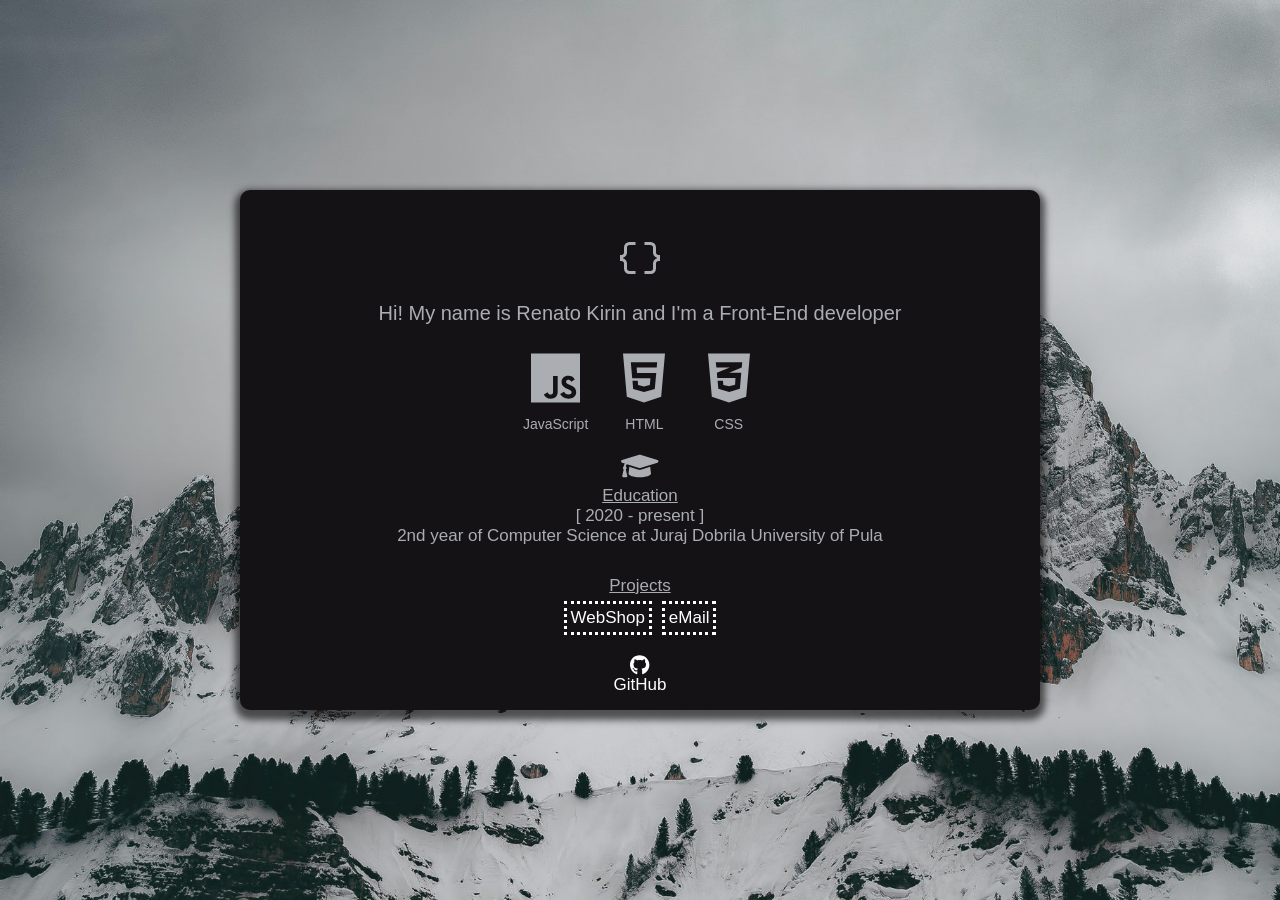
==== index.html @ ab631fd6 "Added new files" ====
<!DOCTYPE html>
<html lang="en">
<head>
    <meta charset="UTF-8">
    <meta name="viewport" content="width=device-width, initial-scale=1.0">
    <link rel="stylesheet" href="style.css">
    <title>Intro Page</title>
</head>
<body>


    <div class="content">

        <div class="top">

            <div class="code-icon">
                <svg xmlns="http://www.w3.org/2000/svg" height="48" width="48"><path fill="currentColor" d="M28.5 40v-3h6q1.05 0 1.775-.725Q37 35.55 37 34.5v-5q0-1.85 1.125-3.3 1.125-1.45 2.875-2v-.4q-1.75-.5-2.875-1.975T37 18.5v-5q0-1.05-.725-1.775Q35.55 11 34.5 11h-6V8h6q2.3 0 3.9 1.6t1.6 3.9v5q0 1.05.725 1.775Q41.45 21 42.5 21H44v6h-1.5q-1.05 0-1.775.725Q40 28.45 40 29.5v5q0 2.3-1.6 3.9T34.5 40Zm-15 0q-2.3 0-3.9-1.6T8 34.5v-5q0-1.05-.725-1.775Q6.55 27 5.5 27H4v-6h1.5q1.05 0 1.775-.725Q8 19.55 8 18.5v-5q0-2.3 1.6-3.9T13.5 8h6v3h-6q-1.05 0-1.775.725Q11 12.45 11 13.5v5q0 1.85-1.125 3.325T7 23.8v.4q1.75.55 2.875 2T11 29.5v5q0 1.05.725 1.775Q12.45 37 13.5 37h6v3Z"/></svg>
            </div>
            
            <div class="text-div">
                Hi! My name is Renato Kirin and I'm a Front-End developer
            </div>
            

            <div class="tech-stack-icons">

                <div class="one-icon">
                    <svg aria-hidden="true" focusable="false" role="img" xmlns="http://www.w3.org/2000/svg" viewBox="0 0 448 512"><path fill="currentColor" d="M0 32v448h448V32H0zm243.8 349.4c0 43.6-25.6 63.5-62.9 63.5-33.7 0-53.2-17.4-63.2-38.5l34.3-20.7c6.6 11.7 12.6 21.6 27.1 21.6 13.8 0 22.6-5.4 22.6-26.5V237.7h42.1v143.7zm99.6 63.5c-39.1 0-64.4-18.6-76.7-43l34.3-19.8c9 14.7 20.8 25.6 41.5 25.6 17.4 0 28.6-8.7 28.6-20.8 0-14.4-11.4-19.5-30.7-28l-10.5-4.5c-30.4-12.9-50.5-29.2-50.5-63.5 0-31.6 24.1-55.6 61.6-55.6 26.8 0 46 9.3 59.8 33.7L368 290c-7.2-12.9-15-18-27.1-18-12.3 0-20.1 7.8-20.1 18 0 12.6 7.8 17.7 25.9 25.6l10.5 4.5c35.8 15.3 55.9 31 55.9 66.2 0 37.8-29.8 58.6-69.7 58.6z"></path></svg>
                    JavaScript
                </div>

                <div class="one-icon">
                    <svg aria-hidden="true" focusable="false" role="img" xmlns="http://www.w3.org/2000/svg" viewBox="0 0 384 512"><path fill="currentColor" d="M0 32l34.9 395.8L191.5 480l157.6-52.2L384 32H0zm308.2 127.9H124.4l4.1 49.4h175.6l-13.6 148.4-97.9 27v.3h-1.1l-98.7-27.3-6-75.8h47.7L138 320l53.5 14.5 53.7-14.5 6-62.2H84.3L71.5 112.2h241.1l-4.4 47.7z"></path></svg>
                    HTML
                </div>

                <div class="one-icon">
                    <svg aria-hidden="true" focusable="false" role="img" xmlns="http://www.w3.org/2000/svg" viewBox="0 0 384 512"><path fill="currentColor" d="M0 32l34.9 395.8L192 480l157.1-52.2L384 32H0zm313.1 80l-4.8 47.3L193 208.6l-.3.1h111.5l-12.8 146.6-98.2 28.7-98.8-29.2-6.4-73.9h48.9l3.2 38.3 52.6 13.3 54.7-15.4 3.7-61.6-166.3-.5v-.1l-.2.1-3.6-46.3L193.1 162l6.5-2.7H76.7L70.9 112h242.2z"></path></svg>
                    CSS
                </div>
                
            </div>



        </div>

        <div class="bottom">

            <div class="education">
                
                <svg aria-hidden="true" focusable="false" role="img" xmlns="http://www.w3.org/2000/svg" viewBox="0 0 640 512"><path fill="currentColor" d="M622.34 153.2L343.4 67.5c-15.2-4.67-31.6-4.67-46.79 0L17.66 153.2c-23.54 7.23-23.54 38.36 0 45.59l48.63 14.94c-10.67 13.19-17.23 29.28-17.88 46.9C38.78 266.15 32 276.11 32 288c0 10.78 5.68 19.85 13.86 25.65L20.33 428.53C18.11 438.52 25.71 448 35.94 448h56.11c10.24 0 17.84-9.48 15.62-19.47L82.14 313.65C90.32 307.85 96 298.78 96 288c0-11.57-6.47-21.25-15.66-26.87.76-15.02 8.44-28.3 20.69-36.72L296.6 284.5c9.06 2.78 26.44 6.25 46.79 0l278.95-85.7c23.55-7.24 23.55-38.36 0-45.6zM352.79 315.09c-28.53 8.76-52.84 3.92-65.59 0l-145.02-44.55L128 384c0 35.35 85.96 64 192 64s192-28.65 192-64l-14.18-113.47-145.03 44.56z"></path></svg>
                
                <div class="education-text">
                    Education
                </div>

                <div class="year">[ 2020 - present ]</div>
                2nd year of Computer Science at Juraj Dobrila University of Pula
            </div>
            
            <div class="projects">

                <div class="project-text">Projects</div>

                <div class="list">
                    <a class="project" href="webshop/index.html">WebShop</a>
                    <a class="project" href="mail/index.html">eMail</a>
                </div>
                
            </div>

            <a class="bottom-right" href="https://github.com/renatokirin">
                <svg aria-hidden="true" focusable="false" data-prefix="fab" data-icon="github" class="svg-inline--fa fa-github fa-w-16 " role="img" xmlns="http://www.w3.org/2000/svg" viewBox="0 0 496 512"><path fill="currentColor" d="M165.9 397.4c0 2-2.3 3.6-5.2 3.6-3.3.3-5.6-1.3-5.6-3.6 0-2 2.3-3.6 5.2-3.6 3-.3 5.6 1.3 5.6 3.6zm-31.1-4.5c-.7 2 1.3 4.3 4.3 4.9 2.6 1 5.6 0 6.2-2s-1.3-4.3-4.3-5.2c-2.6-.7-5.5.3-6.2 2.3zm44.2-1.7c-2.9.7-4.9 2.6-4.6 4.9.3 2 2.9 3.3 5.9 2.6 2.9-.7 4.9-2.6 4.6-4.6-.3-1.9-3-3.2-5.9-2.9zM244.8 8C106.1 8 0 113.3 0 252c0 110.9 69.8 205.8 169.5 239.2 12.8 2.3 17.3-5.6 17.3-12.1 0-6.2-.3-40.4-.3-61.4 0 0-70 15-84.7-29.8 0 0-11.4-29.1-27.8-36.6 0 0-22.9-15.7 1.6-15.4 0 0 24.9 2 38.6 25.8 21.9 38.6 58.6 27.5 72.9 20.9 2.3-16 8.8-27.1 16-33.7-55.9-6.2-112.3-14.3-112.3-110.5 0-27.5 7.6-41.3 23.6-58.9-2.6-6.5-11.1-33.3 2.6-67.9 20.9-6.5 69 27 69 27 20-5.6 41.5-8.5 62.8-8.5s42.8 2.9 62.8 8.5c0 0 48.1-33.6 69-27 13.7 34.7 5.2 61.4 2.6 67.9 16 17.7 25.8 31.5 25.8 58.9 0 96.5-58.9 104.2-114.8 110.5 9.2 7.9 17 22.9 17 46.4 0 33.7-.3 75.4-.3 83.6 0 6.5 4.6 14.4 17.3 12.1C428.2 457.8 496 362.9 496 252 496 113.3 383.5 8 244.8 8zM97.2 352.9c-1.3 1-1 3.3.7 5.2 1.6 1.6 3.9 2.3 5.2 1 1.3-1 1-3.3-.7-5.2-1.6-1.6-3.9-2.3-5.2-1zm-10.8-8.1c-.7 1.3.3 2.9 2.3 3.9 1.6 1 3.6.7 4.3-.7.7-1.3-.3-2.9-2.3-3.9-2-.6-3.6-.3-4.3.7zm32.4 35.6c-1.6 1.3-1 4.3 1.3 6.2 2.3 2.3 5.2 2.6 6.5 1 1.3-1.3.7-4.3-1.3-6.2-2.2-2.3-5.2-2.6-6.5-1zm-11.4-14.7c-1.6 1-1.6 3.6 0 5.9 1.6 2.3 4.3 3.3 5.6 2.3 1.6-1.3 1.6-3.9 0-6.2-1.4-2.3-4-3.3-5.6-2z"></path></svg>
                GitHub
            </a>

        </div>


    </div>


</body>
</html>
---- style.css ----
* {
    box-sizing: border-box;
}

body {
    font-family: 'Montserrat', sans-serif;
    display: flex;
    flex-direction: column;
    align-items: center;
    justify-content: center;
    height: 100vh;
    overflow: hidden;
    margin: 0;
    background-image: url(bg-image-mountain.jpg);      
    background-repeat: none;
    background-size: cover;
}

.content {
    display: flex;
    flex-direction: column;
    justify-content: space-evenly;
    height: 520px;
    width: 800px;
    background-color: #141214;
    border-radius: 10px;
    color: #aaadb2;
    box-shadow: 0 5px 7px 5px rgba(0, 0, 0, 0.6);
}

.top {
    flex: 1;
    border-top-left-radius: 10px;
    border-top-right-radius: 10px;
    padding-left: 30px;
    padding-right: 30px;
    padding-top: 30px;
    display: flex;
    flex-direction: column;
    justify-content: center;
    align-items: center;
    font-size: 20px;
}

.text-div {
    margin-bottom: 15px;
}

.code-icon {
    margin-left: auto;
    margin-right: auto;
    margin-bottom: 15px;
}

.tech-stack-icons {
    margin-left: auto;
    margin-right: auto;
    display: flex;
    justify-content: space-between;
    width: 250px;
    height: 92px;
}
.tech-stack-icons svg {
    margin: 10px;
    height: 70px;
}

.one-icon {
    display: flex;
    flex-direction: column;
    justify-content: center;
    align-items: center;
    font-size: 14px;
}

.bottom {
    flex: 1;
    border-bottom-left-radius: 10px;
    border-bottom-right-radius: 10px;
    padding-bottom: 15px;    
    font-size: 17px;
    display: flex;
    flex-direction: column;
    justify-content: center;
    align-items: center;
}

.education {
    display: flex;
    flex-direction: column;
    justify-content: center;
    align-items: center;
}

.education-text {
    text-decoration: underline;
}

.education svg {
    margin: 5px;
    height: 30px;
}

.projects {
    margin-top: 30px;
    display: flex;
    flex-direction: column;
    justify-content: center;
    align-items: center;
}

.project-text {
    text-decoration: underline;
}

.list {
    margin-top: 5px;
    display: flex;
    color: white;
}

.list a {
    color: white;
    border-style: dotted;
    background-color: transparent;
    margin-left: 5px;
    margin-right: 5px;
    text-decoration: none;
    padding: 4px;
}

.list a:hover {
    color: aquamarine;
}

.bottom-right {
    color: white;
    display: flex;
    align-items: center;
    flex-direction: column;
    height: 40px;
    width: 50px;
    margin-top: 20px;
    text-decoration: none;
}

.bottom-right:hover {
    color: aquamarine;
}
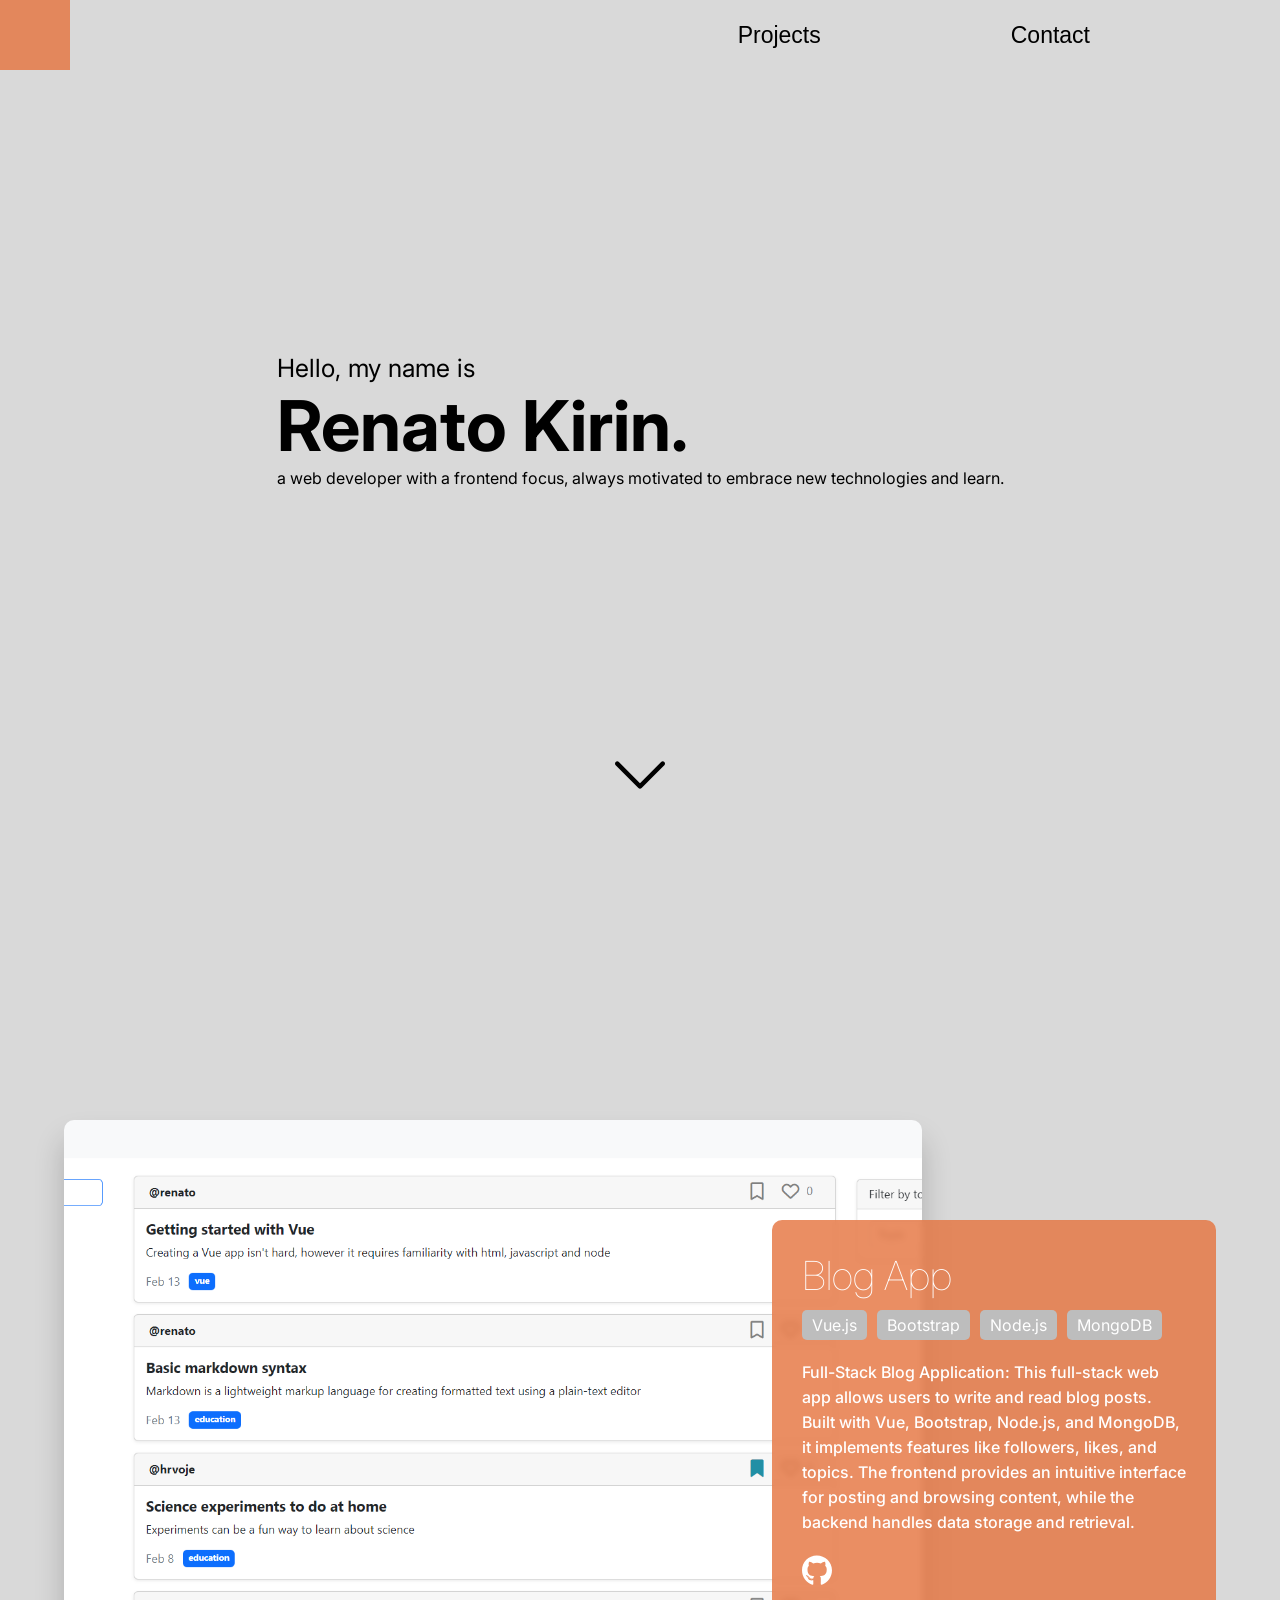
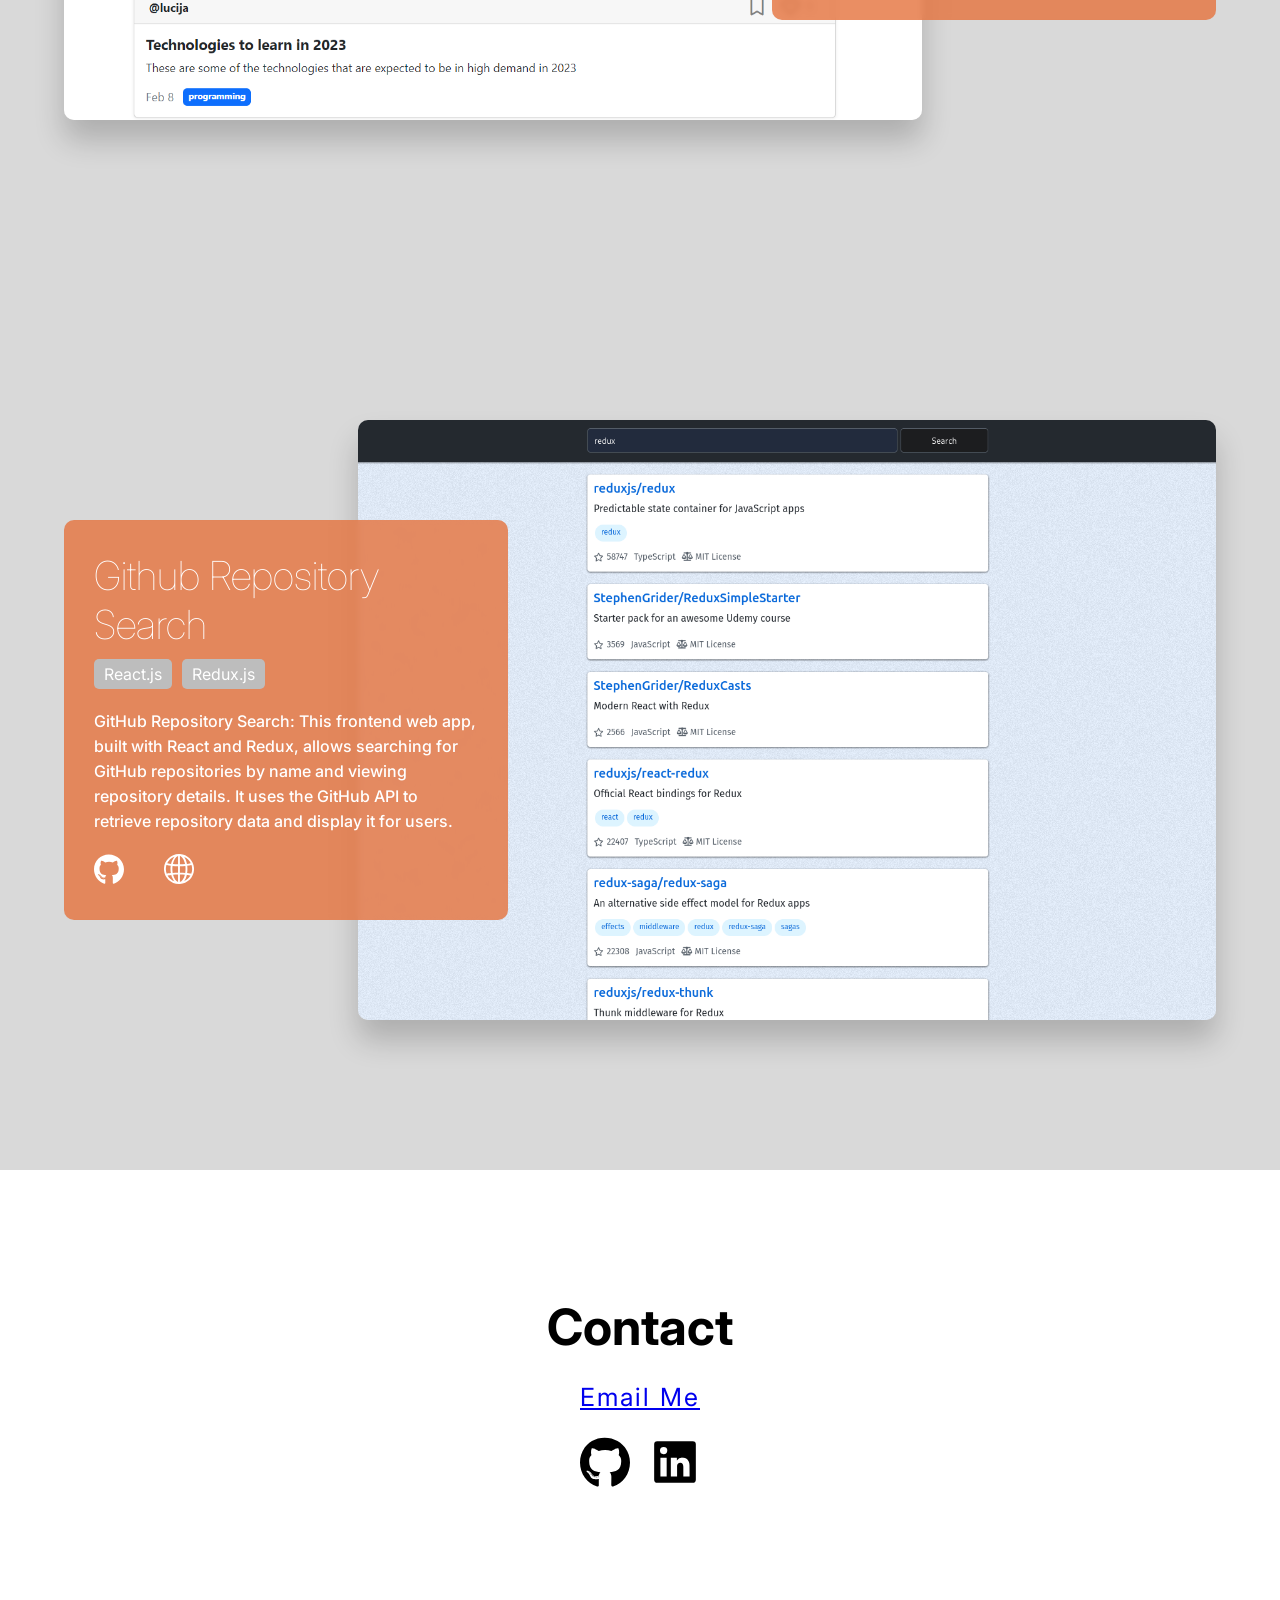
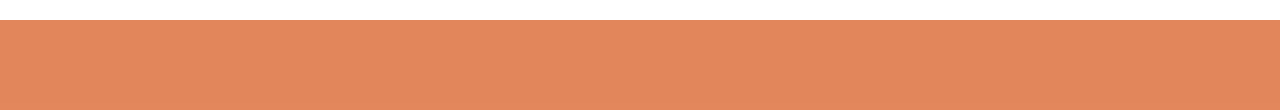
==== commit ceadf5d1: "Initial commit" ====
--- a/index.html
+++ b/index.html
@@ -1,85 +1,187 @@
-<!DOCTYPE html>
-<html lang="en">
-<head>
-    <meta charset="UTF-8">
-    <meta name="viewport" content="width=device-width, initial-scale=1.0">
-    <link rel="stylesheet" href="style.css">
-    <title>Intro Page</title>
-</head>
-<body>
-
-
-    <div class="content">
-
-        <div class="top">
-
-            <div class="code-icon">
-                <svg xmlns="http://www.w3.org/2000/svg" height="48" width="48"><path fill="currentColor" d="M28.5 40v-3h6q1.05 0 1.775-.725Q37 35.55 37 34.5v-5q0-1.85 1.125-3.3 1.125-1.45 2.875-2v-.4q-1.75-.5-2.875-1.975T37 18.5v-5q0-1.05-.725-1.775Q35.55 11 34.5 11h-6V8h6q2.3 0 3.9 1.6t1.6 3.9v5q0 1.05.725 1.775Q41.45 21 42.5 21H44v6h-1.5q-1.05 0-1.775.725Q40 28.45 40 29.5v5q0 2.3-1.6 3.9T34.5 40Zm-15 0q-2.3 0-3.9-1.6T8 34.5v-5q0-1.05-.725-1.775Q6.55 27 5.5 27H4v-6h1.5q1.05 0 1.775-.725Q8 19.55 8 18.5v-5q0-2.3 1.6-3.9T13.5 8h6v3h-6q-1.05 0-1.775.725Q11 12.45 11 13.5v5q0 1.85-1.125 3.325T7 23.8v.4q1.75.55 2.875 2T11 29.5v5q0 1.05.725 1.775Q12.45 37 13.5 37h6v3Z"/></svg>
-            </div>
-            
-            <div class="text-div">
-                Hi! My name is Renato Kirin and I'm a Front-End developer
-            </div>
-            
-
-            <div class="tech-stack-icons">
-
-                <div class="one-icon">
-                    <svg aria-hidden="true" focusable="false" role="img" xmlns="http://www.w3.org/2000/svg" viewBox="0 0 448 512"><path fill="currentColor" d="M0 32v448h448V32H0zm243.8 349.4c0 43.6-25.6 63.5-62.9 63.5-33.7 0-53.2-17.4-63.2-38.5l34.3-20.7c6.6 11.7 12.6 21.6 27.1 21.6 13.8 0 22.6-5.4 22.6-26.5V237.7h42.1v143.7zm99.6 63.5c-39.1 0-64.4-18.6-76.7-43l34.3-19.8c9 14.7 20.8 25.6 41.5 25.6 17.4 0 28.6-8.7 28.6-20.8 0-14.4-11.4-19.5-30.7-28l-10.5-4.5c-30.4-12.9-50.5-29.2-50.5-63.5 0-31.6 24.1-55.6 61.6-55.6 26.8 0 46 9.3 59.8 33.7L368 290c-7.2-12.9-15-18-27.1-18-12.3 0-20.1 7.8-20.1 18 0 12.6 7.8 17.7 25.9 25.6l10.5 4.5c35.8 15.3 55.9 31 55.9 66.2 0 37.8-29.8 58.6-69.7 58.6z"></path></svg>
-                    JavaScript
-                </div>
-
-                <div class="one-icon">
-                    <svg aria-hidden="true" focusable="false" role="img" xmlns="http://www.w3.org/2000/svg" viewBox="0 0 384 512"><path fill="currentColor" d="M0 32l34.9 395.8L191.5 480l157.6-52.2L384 32H0zm308.2 127.9H124.4l4.1 49.4h175.6l-13.6 148.4-97.9 27v.3h-1.1l-98.7-27.3-6-75.8h47.7L138 320l53.5 14.5 53.7-14.5 6-62.2H84.3L71.5 112.2h241.1l-4.4 47.7z"></path></svg>
-                    HTML
-                </div>
-
-                <div class="one-icon">
-                    <svg aria-hidden="true" focusable="false" role="img" xmlns="http://www.w3.org/2000/svg" viewBox="0 0 384 512"><path fill="currentColor" d="M0 32l34.9 395.8L192 480l157.1-52.2L384 32H0zm313.1 80l-4.8 47.3L193 208.6l-.3.1h111.5l-12.8 146.6-98.2 28.7-98.8-29.2-6.4-73.9h48.9l3.2 38.3 52.6 13.3 54.7-15.4 3.7-61.6-166.3-.5v-.1l-.2.1-3.6-46.3L193.1 162l6.5-2.7H76.7L70.9 112h242.2z"></path></svg>
-                    CSS
-                </div>
-                
-            </div>
-
-
-
-        </div>
-
-        <div class="bottom">
-
-            <div class="education">
-                
-                <svg aria-hidden="true" focusable="false" role="img" xmlns="http://www.w3.org/2000/svg" viewBox="0 0 640 512"><path fill="currentColor" d="M622.34 153.2L343.4 67.5c-15.2-4.67-31.6-4.67-46.79 0L17.66 153.2c-23.54 7.23-23.54 38.36 0 45.59l48.63 14.94c-10.67 13.19-17.23 29.28-17.88 46.9C38.78 266.15 32 276.11 32 288c0 10.78 5.68 19.85 13.86 25.65L20.33 428.53C18.11 438.52 25.71 448 35.94 448h56.11c10.24 0 17.84-9.48 15.62-19.47L82.14 313.65C90.32 307.85 96 298.78 96 288c0-11.57-6.47-21.25-15.66-26.87.76-15.02 8.44-28.3 20.69-36.72L296.6 284.5c9.06 2.78 26.44 6.25 46.79 0l278.95-85.7c23.55-7.24 23.55-38.36 0-45.6zM352.79 315.09c-28.53 8.76-52.84 3.92-65.59 0l-145.02-44.55L128 384c0 35.35 85.96 64 192 64s192-28.65 192-64l-14.18-113.47-145.03 44.56z"></path></svg>
-                
-                <div class="education-text">
-                    Education
-                </div>
-
-                <div class="year">[ 2020 - present ]</div>
-                2nd year of Computer Science at Juraj Dobrila University of Pula
-            </div>
-            
-            <div class="projects">
-
-                <div class="project-text">Projects</div>
-
-                <div class="list">
-                    <a class="project" href="webshop/index.html">WebShop</a>
-                    <a class="project" href="mail/index.html">eMail</a>
-                </div>
-                
-            </div>
-
-            <a class="bottom-right" href="https://github.com/renatokirin">
-                <svg aria-hidden="true" focusable="false" data-prefix="fab" data-icon="github" class="svg-inline--fa fa-github fa-w-16 " role="img" xmlns="http://www.w3.org/2000/svg" viewBox="0 0 496 512"><path fill="currentColor" d="M165.9 397.4c0 2-2.3 3.6-5.2 3.6-3.3.3-5.6-1.3-5.6-3.6 0-2 2.3-3.6 5.2-3.6 3-.3 5.6 1.3 5.6 3.6zm-31.1-4.5c-.7 2 1.3 4.3 4.3 4.9 2.6 1 5.6 0 6.2-2s-1.3-4.3-4.3-5.2c-2.6-.7-5.5.3-6.2 2.3zm44.2-1.7c-2.9.7-4.9 2.6-4.6 4.9.3 2 2.9 3.3 5.9 2.6 2.9-.7 4.9-2.6 4.6-4.6-.3-1.9-3-3.2-5.9-2.9zM244.8 8C106.1 8 0 113.3 0 252c0 110.9 69.8 205.8 169.5 239.2 12.8 2.3 17.3-5.6 17.3-12.1 0-6.2-.3-40.4-.3-61.4 0 0-70 15-84.7-29.8 0 0-11.4-29.1-27.8-36.6 0 0-22.9-15.7 1.6-15.4 0 0 24.9 2 38.6 25.8 21.9 38.6 58.6 27.5 72.9 20.9 2.3-16 8.8-27.1 16-33.7-55.9-6.2-112.3-14.3-112.3-110.5 0-27.5 7.6-41.3 23.6-58.9-2.6-6.5-11.1-33.3 2.6-67.9 20.9-6.5 69 27 69 27 20-5.6 41.5-8.5 62.8-8.5s42.8 2.9 62.8 8.5c0 0 48.1-33.6 69-27 13.7 34.7 5.2 61.4 2.6 67.9 16 17.7 25.8 31.5 25.8 58.9 0 96.5-58.9 104.2-114.8 110.5 9.2 7.9 17 22.9 17 46.4 0 33.7-.3 75.4-.3 83.6 0 6.5 4.6 14.4 17.3 12.1C428.2 457.8 496 362.9 496 252 496 113.3 383.5 8 244.8 8zM97.2 352.9c-1.3 1-1 3.3.7 5.2 1.6 1.6 3.9 2.3 5.2 1 1.3-1 1-3.3-.7-5.2-1.6-1.6-3.9-2.3-5.2-1zm-10.8-8.1c-.7 1.3.3 2.9 2.3 3.9 1.6 1 3.6.7 4.3-.7.7-1.3-.3-2.9-2.3-3.9-2-.6-3.6-.3-4.3.7zm32.4 35.6c-1.6 1.3-1 4.3 1.3 6.2 2.3 2.3 5.2 2.6 6.5 1 1.3-1.3.7-4.3-1.3-6.2-2.2-2.3-5.2-2.6-6.5-1zm-11.4-14.7c-1.6 1-1.6 3.6 0 5.9 1.6 2.3 4.3 3.3 5.6 2.3 1.6-1.3 1.6-3.9 0-6.2-1.4-2.3-4-3.3-5.6-2z"></path></svg>
-                GitHub
-            </a>
-
-        </div>
-
-
-    </div>
-
-
-</body>
+<!DOCTYPE html>
+<html lang="en">
+
+<head>
+    <meta charset="UTF-8">
+    <meta name="viewport" content="width=device-width, initial-scale=1.0">
+    <title>Document</title>
+    <link rel="stylesheet" href="style.css">
+    <script defer src="animations.js"></script>
+</head>
+
+<body>
+
+    <div id="navbar" class="nav">
+        <button onclick="scrollToIntro()" class="btn-home"></button>
+        <button onclick="scrollToProjects()" class="btn-projects">Projects</button>
+        <button onclick="scrollToContact()" class="btn-contact">Contact</button>
+    </div>
+
+
+    <section class="hidden" id="intro-scroll">
+
+        <div class="intro">
+            <div>Hello, my name is</div>
+            <h1>Renato Kirin.</h1>
+            <p>a web developer with a frontend focus, always motivated to embrace new technologies and learn.</p>
+
+        </div>
+        <svg class="arrow" style="margin-bottom: 300px;" fill="#000000" height="50px" width="50px" version="1.1"
+            id="Layer_1" xmlns="http://www.w3.org/2000/svg" xmlns:xlink="http://www.w3.org/1999/xlink"
+            viewBox="0 0 330 330" xml:space="preserve">
+            <g id="SVGRepo_bgCarrier" stroke-width="0"></g>
+            <g id="SVGRepo_tracerCarrier" stroke-linecap="round" stroke-linejoin="round"></g>
+            <g id="SVGRepo_iconCarrier">
+                <path id="XMLID_225_"
+                    d="M325.607,79.393c-5.857-5.857-15.355-5.858-21.213,0.001l-139.39,139.393L25.607,79.393 c-5.857-5.857-15.355-5.858-21.213,0.001c-5.858,5.858-5.858,15.355,0,21.213l150.004,150c2.813,2.813,6.628,4.393,10.606,4.393 s7.794-1.581,10.606-4.394l149.996-150C331.465,94.749,331.465,85.251,325.607,79.393z">
+                </path>
+            </g>
+        </svg>
+
+
+
+    </section>
+
+
+    <section id="projects-scroll">
+        <div class="project-container">
+            <div class="left pr-2"></div>
+
+            <div class="card pos-right">
+                <div class="content">
+                    <h1>Blog App</h1>
+                    <div class="skills">
+                        <div class="skill">
+                            Vue.js
+                        </div>
+                        <div class="skill">
+                            Bootstrap
+                        </div>
+                        <div class="skill">
+                            Node.js
+                        </div>
+                        <div class="skill">
+                            MongoDB
+                        </div>
+                    </div>
+                    <p>
+                        Full-Stack Blog Application: This full-stack web app allows users to write and read blog posts.
+                        Built with Vue, Bootstrap, Node.js, and MongoDB, it implements features like followers, likes,
+                        and topics. The frontend provides an intuitive interface for posting and browsing content, while
+                        the backend handles data storage and retrieval.
+                    </p>
+
+                    <div class="project-links">
+                        <a href="https://github.com/renatokirin/wa-project-frontend" class="link">
+                            <svg aria-hidden="true" focusable="false" data-prefix="fab" data-icon="github"
+                                class="svg-inline--fa fa-github fa-w-16 " role="img" xmlns="http://www.w3.org/2000/svg"
+                                viewBox="0 0 496 512">
+                                <path fill="currentColor"
+                                    d="M165.9 397.4c0 2-2.3 3.6-5.2 3.6-3.3.3-5.6-1.3-5.6-3.6 0-2 2.3-3.6 5.2-3.6 3-.3 5.6 1.3 5.6 3.6zm-31.1-4.5c-.7 2 1.3 4.3 4.3 4.9 2.6 1 5.6 0 6.2-2s-1.3-4.3-4.3-5.2c-2.6-.7-5.5.3-6.2 2.3zm44.2-1.7c-2.9.7-4.9 2.6-4.6 4.9.3 2 2.9 3.3 5.9 2.6 2.9-.7 4.9-2.6 4.6-4.6-.3-1.9-3-3.2-5.9-2.9zM244.8 8C106.1 8 0 113.3 0 252c0 110.9 69.8 205.8 169.5 239.2 12.8 2.3 17.3-5.6 17.3-12.1 0-6.2-.3-40.4-.3-61.4 0 0-70 15-84.7-29.8 0 0-11.4-29.1-27.8-36.6 0 0-22.9-15.7 1.6-15.4 0 0 24.9 2 38.6 25.8 21.9 38.6 58.6 27.5 72.9 20.9 2.3-16 8.8-27.1 16-33.7-55.9-6.2-112.3-14.3-112.3-110.5 0-27.5 7.6-41.3 23.6-58.9-2.6-6.5-11.1-33.3 2.6-67.9 20.9-6.5 69 27 69 27 20-5.6 41.5-8.5 62.8-8.5s42.8 2.9 62.8 8.5c0 0 48.1-33.6 69-27 13.7 34.7 5.2 61.4 2.6 67.9 16 17.7 25.8 31.5 25.8 58.9 0 96.5-58.9 104.2-114.8 110.5 9.2 7.9 17 22.9 17 46.4 0 33.7-.3 75.4-.3 83.6 0 6.5 4.6 14.4 17.3 12.1C428.2 457.8 496 362.9 496 252 496 113.3 383.5 8 244.8 8zM97.2 352.9c-1.3 1-1 3.3.7 5.2 1.6 1.6 3.9 2.3 5.2 1 1.3-1 1-3.3-.7-5.2-1.6-1.6-3.9-2.3-5.2-1zm-10.8-8.1c-.7 1.3.3 2.9 2.3 3.9 1.6 1 3.6.7 4.3-.7.7-1.3-.3-2.9-2.3-3.9-2-.6-3.6-.3-4.3.7zm32.4 35.6c-1.6 1.3-1 4.3 1.3 6.2 2.3 2.3 5.2 2.6 6.5 1 1.3-1.3.7-4.3-1.3-6.2-2.2-2.3-5.2-2.6-6.5-1zm-11.4-14.7c-1.6 1-1.6 3.6 0 5.9 1.6 2.3 4.3 3.3 5.6 2.3 1.6-1.3 1.6-3.9 0-6.2-1.4-2.3-4-3.3-5.6-2z">
+                                </path>
+                            </svg>
+                        </a>
+
+                    </div>
+
+                </div>
+            </div>
+
+
+        </div>
+
+
+    </section>
+
+
+    <section>
+        <div class="project-container">
+
+            <div class="card pos-left">
+                <div class="content">
+                    <h1>Github Repository Search</h1>
+                    <div class="skills">
+                        <div class="skill">
+                            React.js
+                        </div>
+                        <div class="skill">
+                            Redux.js
+                        </div>
+                    </div>
+                    <p>GitHub Repository Search: This frontend web app, built with React and Redux, allows searching for
+                        GitHub repositories by name and viewing repository details. It uses the GitHub API to retrieve
+                        repository data and display it for users.</p>
+
+                    <div class="project-links">
+                        <a href="https://github.com/renatokirin/github-repository-search" class="link">
+                            <svg aria-hidden="true" focusable="false" data-prefix="fab" data-icon="github"
+                                class="svg-inline--fa fa-github fa-w-16 " role="img" xmlns="http://www.w3.org/2000/svg"
+                                viewBox="0 0 496 512">
+                                <path fill="currentColor"
+                                    d="M165.9 397.4c0 2-2.3 3.6-5.2 3.6-3.3.3-5.6-1.3-5.6-3.6 0-2 2.3-3.6 5.2-3.6 3-.3 5.6 1.3 5.6 3.6zm-31.1-4.5c-.7 2 1.3 4.3 4.3 4.9 2.6 1 5.6 0 6.2-2s-1.3-4.3-4.3-5.2c-2.6-.7-5.5.3-6.2 2.3zm44.2-1.7c-2.9.7-4.9 2.6-4.6 4.9.3 2 2.9 3.3 5.9 2.6 2.9-.7 4.9-2.6 4.6-4.6-.3-1.9-3-3.2-5.9-2.9zM244.8 8C106.1 8 0 113.3 0 252c0 110.9 69.8 205.8 169.5 239.2 12.8 2.3 17.3-5.6 17.3-12.1 0-6.2-.3-40.4-.3-61.4 0 0-70 15-84.7-29.8 0 0-11.4-29.1-27.8-36.6 0 0-22.9-15.7 1.6-15.4 0 0 24.9 2 38.6 25.8 21.9 38.6 58.6 27.5 72.9 20.9 2.3-16 8.8-27.1 16-33.7-55.9-6.2-112.3-14.3-112.3-110.5 0-27.5 7.6-41.3 23.6-58.9-2.6-6.5-11.1-33.3 2.6-67.9 20.9-6.5 69 27 69 27 20-5.6 41.5-8.5 62.8-8.5s42.8 2.9 62.8 8.5c0 0 48.1-33.6 69-27 13.7 34.7 5.2 61.4 2.6 67.9 16 17.7 25.8 31.5 25.8 58.9 0 96.5-58.9 104.2-114.8 110.5 9.2 7.9 17 22.9 17 46.4 0 33.7-.3 75.4-.3 83.6 0 6.5 4.6 14.4 17.3 12.1C428.2 457.8 496 362.9 496 252 496 113.3 383.5 8 244.8 8zM97.2 352.9c-1.3 1-1 3.3.7 5.2 1.6 1.6 3.9 2.3 5.2 1 1.3-1 1-3.3-.7-5.2-1.6-1.6-3.9-2.3-5.2-1zm-10.8-8.1c-.7 1.3.3 2.9 2.3 3.9 1.6 1 3.6.7 4.3-.7.7-1.3-.3-2.9-2.3-3.9-2-.6-3.6-.3-4.3.7zm32.4 35.6c-1.6 1.3-1 4.3 1.3 6.2 2.3 2.3 5.2 2.6 6.5 1 1.3-1.3.7-4.3-1.3-6.2-2.2-2.3-5.2-2.6-6.5-1zm-11.4-14.7c-1.6 1-1.6 3.6 0 5.9 1.6 2.3 4.3 3.3 5.6 2.3 1.6-1.3 1.6-3.9 0-6.2-1.4-2.3-4-3.3-5.6-2z">
+                                </path>
+                            </svg>
+                        </a>
+
+                        <a href="https://renatokirin.github.io/github-repository-search" class="link">
+                            <svg fill="#ffffff" viewBox="0 0 32 32" version="1.1" xmlns="http://www.w3.org/2000/svg">
+                                <g id="SVGRepo_bgCarrier" stroke-width="0"></g>
+                                <g id="SVGRepo_tracerCarrier" stroke-linecap="round" stroke-linejoin="round"></g>
+                                <g id="SVGRepo_iconCarrier">
+                                    <path
+                                        d="M32.032 16c0-8.501-6.677-15.472-15.072-15.969-0.173-0.019-0.346-0.032-0.523-0.032-0.052 0-0.104 0.005-0.156 0.007-0.093-0.002-0.186-0.007-0.281-0.007-8.84 0-16.032 7.178-16.032 16.001s7.192 16.001 16.032 16.001c0.094 0 0.188-0.006 0.281-0.008 0.052 0.002 0.104 0.008 0.156 0.008 0.176 0 0.349-0.012 0.523-0.032 8.395-0.497 15.072-7.468 15.072-15.969zM29.049 21.151c-0.551-0.16-1.935-0.507-4.377-0.794 0.202-1.381 0.313-2.84 0.313-4.357 0-1.196-0.069-2.354-0.197-3.469 3.094-0.37 4.45-0.835 4.54-0.867l-0.372-1.050c0.695 1.659 1.080 3.478 1.080 5.386 0 1.818-0.352 3.555-0.987 5.151zM8.921 16c0-1.119 0.074-2.212 0.21-3.263 1.621 0.127 3.561 0.222 5.839 0.243v6.939c-2.219 0.021-4.114 0.111-5.709 0.234-0.22-1.319-0.34-2.715-0.34-4.154zM16.967 2.132c2.452 0.711 4.552 4.115 5.492 8.628-1.512 0.12-3.332 0.209-5.492 0.229v-8.857zM14.971 2.156v8.832c-2.136-0.021-3.965-0.109-5.502-0.226 0.96-4.457 3.076-7.836 5.502-8.606zM14.971 21.913l0 7.929c-2.263-0.718-4.256-3.705-5.293-7.719 1.492-0.11 3.253-0.189 5.292-0.21zM16.967 29.868l-0-7.955c2.061 0.020 3.814 0.102 5.288 0.217-1.019 4.067-3 7.076-5.288 7.738zM16.967 19.92l0-6.939c2.291-0.021 4.218-0.118 5.818-0.25 0.131 1.053 0.203 2.147 0.203 3.268 0 1.442-0.116 2.84-0.329 4.16-1.575-0.128-3.462-0.219-5.692-0.24zM28.588 9.81c-0.302 0.094-1.564 0.453-4.094 0.751-0.564-2.998-1.584-5.561-2.91-7.412 3.048 1.325 5.535 3.697 7.005 6.661zM11.213 2.831c-1.632 1.873-2.963 4.568-3.691 7.754-2.265-0.245-3.623-0.534-4.166-0.665 1.585-3.27 4.407-5.836 7.856-7.088zM2.614 11.787c0.385 0.104 1.841 0.467 4.549 0.766-0.155 1.107-0.24 2.26-0.24 3.447 0 1.509 0.136 2.96 0.383 4.334-2.325 0.251-3.755 0.552-4.396 0.706-0.607-1.566-0.944-3.264-0.944-5.041 0-1.467 0.228-2.883 0.649-4.213zM3.784 22.886c0.727-0.154 2.029-0.39 3.956-0.591 0.759 2.803 1.993 5.175 3.473 6.874-3.16-1.148-5.79-3.398-7.429-6.282v0zM21.583 28.849c1.195-1.665 2.14-3.907 2.728-6.525 1.982 0.227 3.226 0.494 3.853 0.652-1.5 2.596-3.808 4.669-6.581 5.873z">
+                                    </path>
+                                </g>
+                            </svg>
+                        </a>
+                    </div>
+
+                </div>
+            </div>
+
+            <div class="left pr-1"></div>
+
+
+        </div>
+
+
+    </section>
+
+
+
+    <div class="section-sm" id="contact-scroll">
+
+        <h1 style="font-size: 50px;">Contact</h1>
+
+        <a class="email" href="mailto:renatokirin@gmail.com">Email Me</a>
+
+        <div class="contact-links">
+            <a class="" href="https://github.com/renatokirin">
+                <svg aria-hidden="true" focusable="false" data-prefix="fab" data-icon="github"
+                    class="svg-inline--fa fa-github fa-w-16 " role="img" xmlns="http://www.w3.org/2000/svg"
+                    viewBox="0 0 496 512">
+                    <path fill="currentColor"
+                        d="M165.9 397.4c0 2-2.3 3.6-5.2 3.6-3.3.3-5.6-1.3-5.6-3.6 0-2 2.3-3.6 5.2-3.6 3-.3 5.6 1.3 5.6 3.6zm-31.1-4.5c-.7 2 1.3 4.3 4.3 4.9 2.6 1 5.6 0 6.2-2s-1.3-4.3-4.3-5.2c-2.6-.7-5.5.3-6.2 2.3zm44.2-1.7c-2.9.7-4.9 2.6-4.6 4.9.3 2 2.9 3.3 5.9 2.6 2.9-.7 4.9-2.6 4.6-4.6-.3-1.9-3-3.2-5.9-2.9zM244.8 8C106.1 8 0 113.3 0 252c0 110.9 69.8 205.8 169.5 239.2 12.8 2.3 17.3-5.6 17.3-12.1 0-6.2-.3-40.4-.3-61.4 0 0-70 15-84.7-29.8 0 0-11.4-29.1-27.8-36.6 0 0-22.9-15.7 1.6-15.4 0 0 24.9 2 38.6 25.8 21.9 38.6 58.6 27.5 72.9 20.9 2.3-16 8.8-27.1 16-33.7-55.9-6.2-112.3-14.3-112.3-110.5 0-27.5 7.6-41.3 23.6-58.9-2.6-6.5-11.1-33.3 2.6-67.9 20.9-6.5 69 27 69 27 20-5.6 41.5-8.5 62.8-8.5s42.8 2.9 62.8 8.5c0 0 48.1-33.6 69-27 13.7 34.7 5.2 61.4 2.6 67.9 16 17.7 25.8 31.5 25.8 58.9 0 96.5-58.9 104.2-114.8 110.5 9.2 7.9 17 22.9 17 46.4 0 33.7-.3 75.4-.3 83.6 0 6.5 4.6 14.4 17.3 12.1C428.2 457.8 496 362.9 496 252 496 113.3 383.5 8 244.8 8zM97.2 352.9c-1.3 1-1 3.3.7 5.2 1.6 1.6 3.9 2.3 5.2 1 1.3-1 1-3.3-.7-5.2-1.6-1.6-3.9-2.3-5.2-1zm-10.8-8.1c-.7 1.3.3 2.9 2.3 3.9 1.6 1 3.6.7 4.3-.7.7-1.3-.3-2.9-2.3-3.9-2-.6-3.6-.3-4.3.7zm32.4 35.6c-1.6 1.3-1 4.3 1.3 6.2 2.3 2.3 5.2 2.6 6.5 1 1.3-1.3.7-4.3-1.3-6.2-2.2-2.3-5.2-2.6-6.5-1zm-11.4-14.7c-1.6 1-1.6 3.6 0 5.9 1.6 2.3 4.3 3.3 5.6 2.3 1.6-1.3 1.6-3.9 0-6.2-1.4-2.3-4-3.3-5.6-2z">
+                    </path>
+                </svg>
+            </a>
+
+            <a class="" href="https://www.linkedin.com/in/renato-kirin/">
+                <svg xmlns="http://www.w3.org/2000/svg" viewBox="0 0 24 24" data-supported-dps="24x24"
+                    fill="currentColor" focusable="false">
+                    <path
+                        d="M20.5 2h-17A1.5 1.5 0 002 3.5v17A1.5 1.5 0 003.5 22h17a1.5 1.5 0 001.5-1.5v-17A1.5 1.5 0 0020.5 2zM8 19H5v-9h3zM6.5 8.25A1.75 1.75 0 118.3 6.5a1.78 1.78 0 01-1.8 1.75zM19 19h-3v-4.74c0-1.42-.6-1.93-1.38-1.93A1.74 1.74 0 0013 14.19a.66.66 0 000 .14V19h-3v-9h2.9v1.3a3.11 3.11 0 012.7-1.4c1.55 0 3.36.86 3.36 3.66z">
+                    </path>
+                </svg>
+            </a>
+        </div>
+
+    </div>
+
+    <div class="section-divide"></div>
+
+
+
+</body>
+
 </html>
--- a/style.css
+++ b/style.css
@@ -1,149 +1,287 @@
-* {
-    box-sizing: border-box;
-}
-
-body {
-    font-family: 'Montserrat', sans-serif;
-    display: flex;
-    flex-direction: column;
-    align-items: center;
-    justify-content: center;
-    height: 100vh;
-    overflow: hidden;
-    margin: 0;
-    background-image: url(bg-image-mountain.jpg);      
-    background-repeat: none;
-    background-size: cover;
-}
-
-.content {
-    display: flex;
-    flex-direction: column;
-    justify-content: space-evenly;
-    height: 520px;
-    width: 800px;
-    background-color: #141214;
-    border-radius: 10px;
-    color: #aaadb2;
-    box-shadow: 0 5px 7px 5px rgba(0, 0, 0, 0.6);
-}
-
-.top {
-    flex: 1;
-    border-top-left-radius: 10px;
-    border-top-right-radius: 10px;
-    padding-left: 30px;
-    padding-right: 30px;
-    padding-top: 30px;
-    display: flex;
-    flex-direction: column;
-    justify-content: center;
-    align-items: center;
-    font-size: 20px;
-}
-
-.text-div {
-    margin-bottom: 15px;
-}
-
-.code-icon {
-    margin-left: auto;
-    margin-right: auto;
-    margin-bottom: 15px;
-}
-
-.tech-stack-icons {
-    margin-left: auto;
-    margin-right: auto;
-    display: flex;
-    justify-content: space-between;
-    width: 250px;
-    height: 92px;
-}
-.tech-stack-icons svg {
-    margin: 10px;
-    height: 70px;
-}
-
-.one-icon {
-    display: flex;
-    flex-direction: column;
-    justify-content: center;
-    align-items: center;
-    font-size: 14px;
-}
-
-.bottom {
-    flex: 1;
-    border-bottom-left-radius: 10px;
-    border-bottom-right-radius: 10px;
-    padding-bottom: 15px;    
-    font-size: 17px;
-    display: flex;
-    flex-direction: column;
-    justify-content: center;
-    align-items: center;
-}
-
-.education {
-    display: flex;
-    flex-direction: column;
-    justify-content: center;
-    align-items: center;
-}
-
-.education-text {
-    text-decoration: underline;
-}
-
-.education svg {
-    margin: 5px;
-    height: 30px;
-}
-
-.projects {
-    margin-top: 30px;
-    display: flex;
-    flex-direction: column;
-    justify-content: center;
-    align-items: center;
-}
-
-.project-text {
-    text-decoration: underline;
-}
-
-.list {
-    margin-top: 5px;
-    display: flex;
-    color: white;
-}
-
-.list a {
-    color: white;
-    border-style: dotted;
-    background-color: transparent;
-    margin-left: 5px;
-    margin-right: 5px;
-    text-decoration: none;
-    padding: 4px;
-}
-
-.list a:hover {
-    color: aquamarine;
-}
-
-.bottom-right {
-    color: white;
-    display: flex;
-    align-items: center;
-    flex-direction: column;
-    height: 40px;
-    width: 50px;
-    margin-top: 20px;
-    text-decoration: none;
-}
-
-.bottom-right:hover {
-    color: aquamarine;
-}
+@import url('https://fonts.googleapis.com/css2?family=Inter:wght@300;400;500;600&display=swap');
+
+* {
+    padding: 0;
+    margin: 0;
+    box-sizing: border-box;
+}
+
+html {
+    font-family: "Inter";
+}
+
+body {
+    background-color: #d9d9d9;
+}
+
+.nav {
+    position: sticky;
+    top: 0;
+    z-index: 1000;
+
+    display: none;
+    transition: top 0.3s;
+
+    display: flex;
+    align-items: center;
+    gap: 190px;
+    background-color: #d9d9d9;
+}
+
+.nav button {
+    font-size: 23px;
+    color: black;
+    border: none;
+    cursor: pointer;
+}
+
+.btn-home {
+    background-color: rgb(227, 135, 92);
+    width: 70px;
+    height: 70px;
+}
+
+.btn-projects {
+    margin-left: auto;
+    background: none;
+}
+
+
+.btn-contact {
+    margin-right: 190px;
+    background: none;
+}
+
+
+section {
+    min-height: 100vh;
+    width: 100%;
+    display: flex;
+    flex-direction: column;
+    align-items: center;
+    justify-content: center;
+}
+
+.section-sm {
+    min-height: 50vh;
+    width: 100%;
+    display: flex;
+    flex-direction: column;
+    gap: 25px;
+    align-items: center;
+    justify-content: center;
+    background-color: #ffffff;
+}
+
+.section-divide {
+    min-height: 10vh;
+    width: 100%;
+    background-color: rgba(229, 114, 61, 0.8);
+}
+
+.intro {
+    display: flex;
+    flex-direction: column;
+    margin-top: -200px;
+    margin-left: 30px;
+    margin-right: 30px;
+}
+
+.intro div {
+    font-size: 25px;
+    width: 100%;
+}
+
+.intro h1 {
+    font-size: 70px;
+    width: 100%;
+}
+
+.intro p {
+    width: 400px;
+    width: 100%;
+}
+
+
+.arrow {
+    position: absolute;
+    margin-top: 90vh;
+}
+
+
+.project-container {
+    width: 90%;
+    max-width: 1400px;
+    margin: 50px auto;
+    display: flex;
+    align-items: center;
+    justify-content: center;
+}
+
+.left {
+    width: 100%;
+    height: 600px;
+
+    border-radius: 10px;
+    box-shadow: rgba(0, 0, 0, 0.2) 0px 20px 30px;
+}
+
+.pr-1 {
+    background: url(img/screen1.png) no-repeat center / cover;
+}
+
+.pr-2 {
+    background: url(img/screen2.png) no-repeat center / cover;
+}
+
+.card {
+    width: 50%;
+    min-height: 400px;
+    background-color: rgba(229, 114, 61, 0.8);
+    display: flex;
+    flex-direction: column;
+    align-items: center;
+    justify-content: center;
+    padding: 30px;
+    border-radius: 10px;
+    color: white;
+    -webkit-backdrop-filter: blur(3px);
+    backdrop-filter: blur(3px);
+}
+
+.skills {
+    margin-top: 10px;
+    display: flex;
+    flex-wrap: wrap;
+    gap: 10px;
+}
+
+.skill {
+    padding: 5px 10px;
+    background-color: #bdbdbd;
+    border-radius: 5px;
+}
+
+.pos-right {
+    margin-left: -150px;
+}
+
+.pos-left {
+    z-index: 10;
+    margin-right: -150px;
+}
+
+.card h1 {
+    font-size: 40px;
+    font-weight: lighter;
+}
+
+.card p {
+    margin: 20px 0;
+    font-weight: 500;
+    line-height: 25px;
+}
+
+.project-links {
+    display: flex;
+    gap: 40px;
+}
+
+.link {
+    color: white;
+    text-decoration: none;
+}
+
+.link svg {
+    width: 30px;
+}
+
+.email {
+    font-size: 25px;
+    letter-spacing: 2px;
+}
+
+.contact-links {
+    display: flex;
+    gap: 20px;
+}
+
+.contact-links svg {
+    width: 50px;
+    color: black;
+}
+
+
+@media only screen and (max-width: 850px) {
+    .nav {
+        flex-direction: column;
+        gap: 15px;
+    }
+
+    .btn-home {
+        width: 100%;
+        height: 35px;
+    }
+
+    .btn-projects {
+        margin: 0;
+    }
+
+    .btn-contact {
+        margin: 0;
+    }
+}
+
+@media only screen and (max-width: 768px) {
+    .project-container {
+        flex-direction: column;
+        width: 100%;
+        margin: 0 20px;
+    }
+
+    .left {
+        width: 100%;
+        height: 400px;
+    }
+
+    .pos-right {
+        width: 90%;
+        margin: 0;
+        margin-top: -100px;
+    }
+
+    .pos-left {
+        width: 90%;
+        margin: 0;
+        margin-bottom: -700px;
+    }
+
+    .section-sm {
+        margin-top: 100px;
+    }
+}
+
+@media only screen and (max-height: 718px) {
+    .section-sm {
+        margin-top: 200px;
+    }
+
+    section {
+        margin-top: 200px;
+    }
+}
+
+
+/* animations */
+.hidden {
+    opacity: 0;
+    transition: all 0.5s;
+    filter: blur(5px);
+    transform: translateX(-100%);
+}
+
+.show {
+    opacity: 1;
+    filter: blur(0);
+    transform: translateX(0);
+}
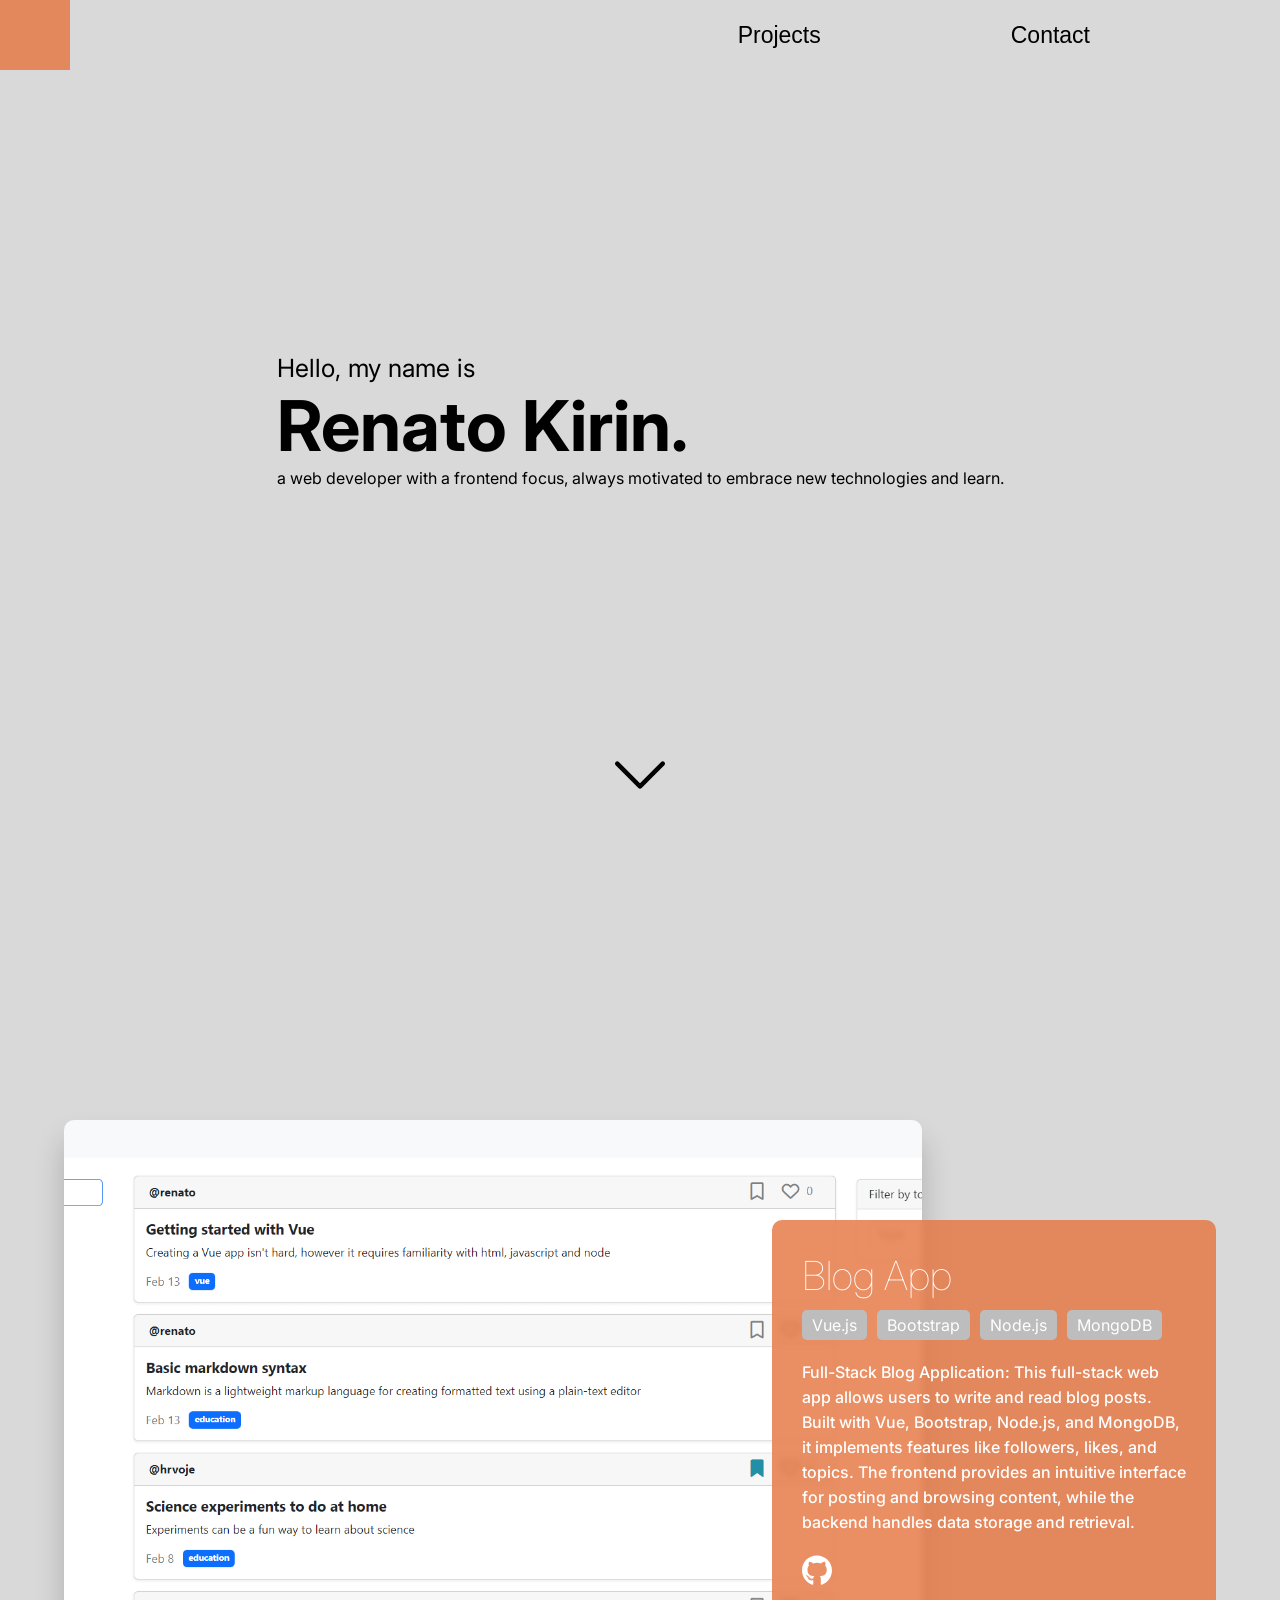
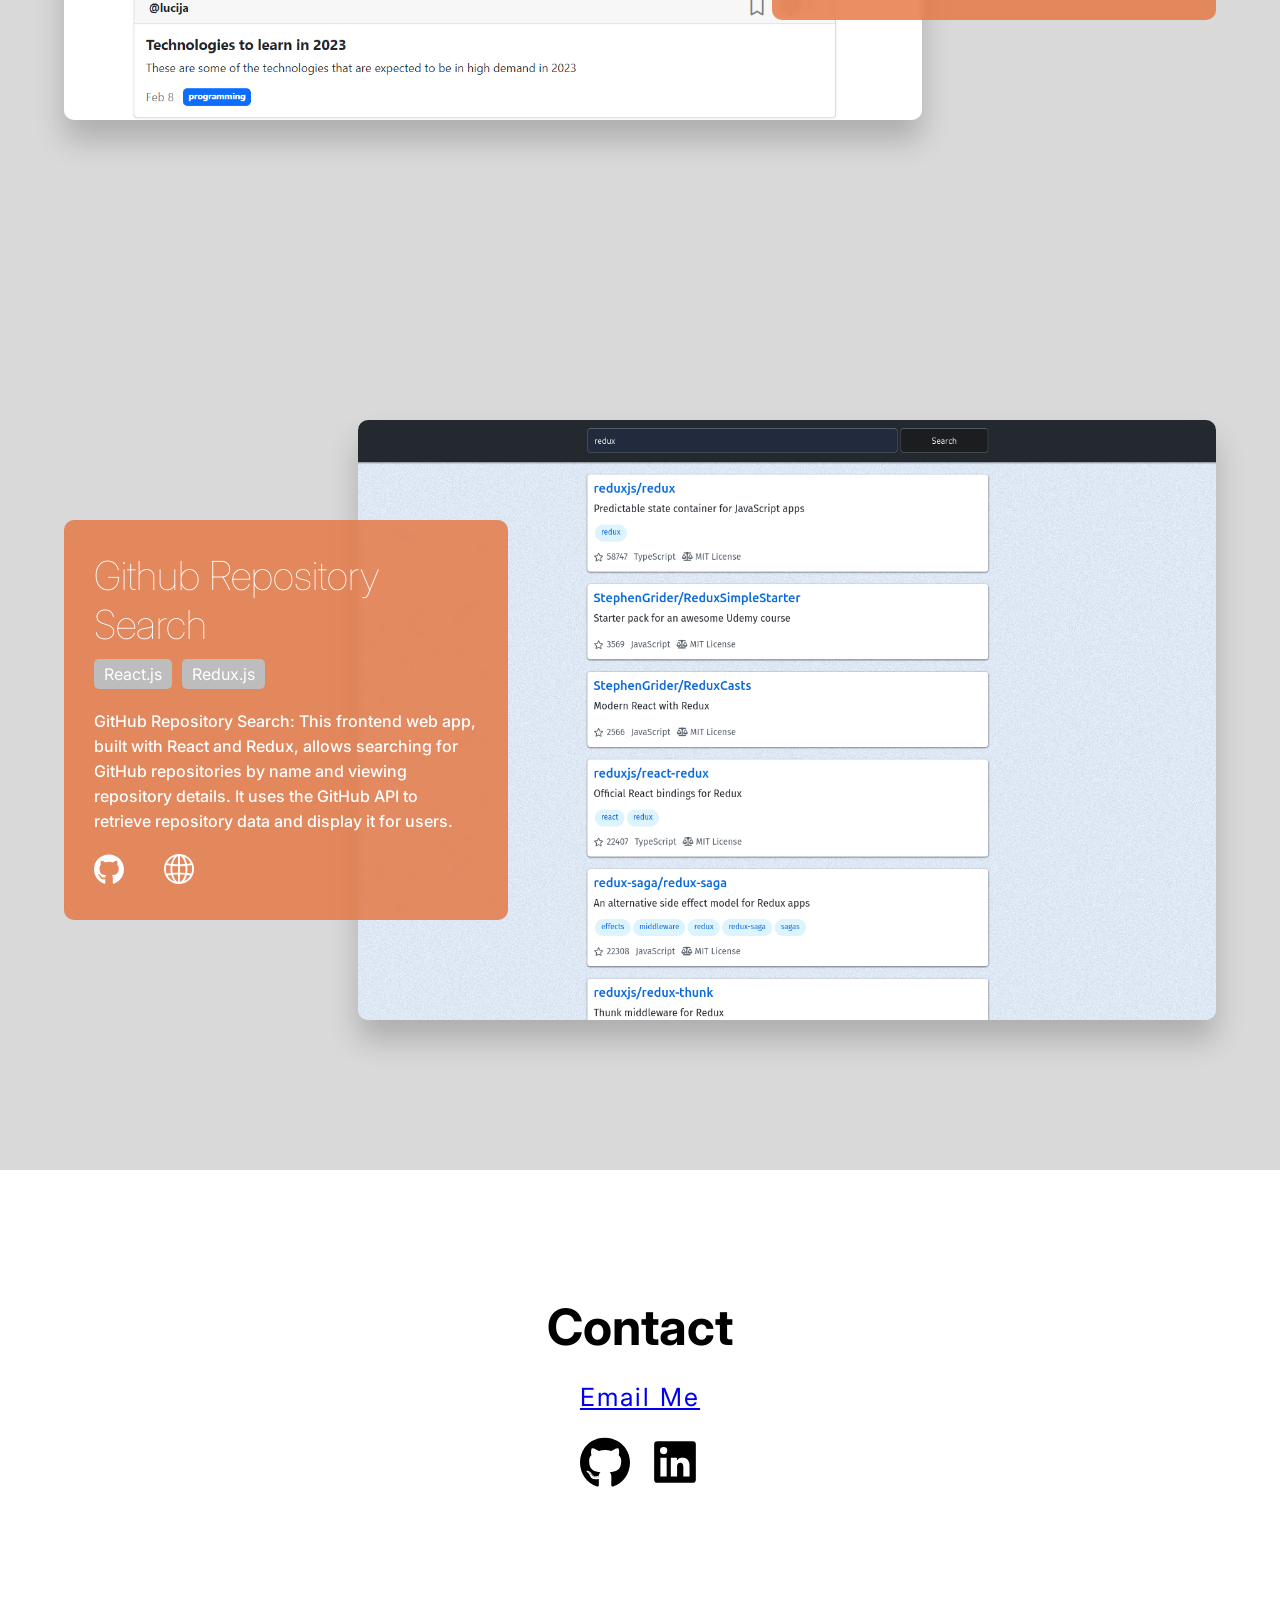
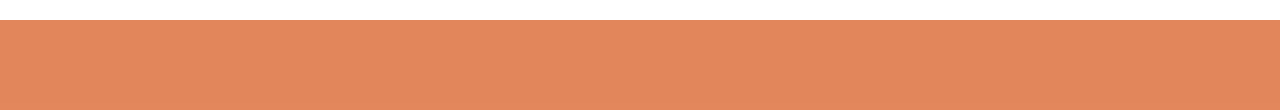
==== commit 1baf9e25: "Remove animations" ====
--- a/index.html
+++ b/index.html
@@ -4,7 +4,7 @@
 <head>
     <meta charset="UTF-8">
     <meta name="viewport" content="width=device-width, initial-scale=1.0">
-    <title>Document</title>
+    <title>Renato Kirin</title>
     <link rel="stylesheet" href="style.css">
     <script defer src="animations.js"></script>
 </head>
@@ -18,7 +18,7 @@
     </div>
 
 
-    <section class="hidden" id="intro-scroll">
+    <section id="intro-scroll">
 
         <div class="intro">
             <div>Hello, my name is</div>
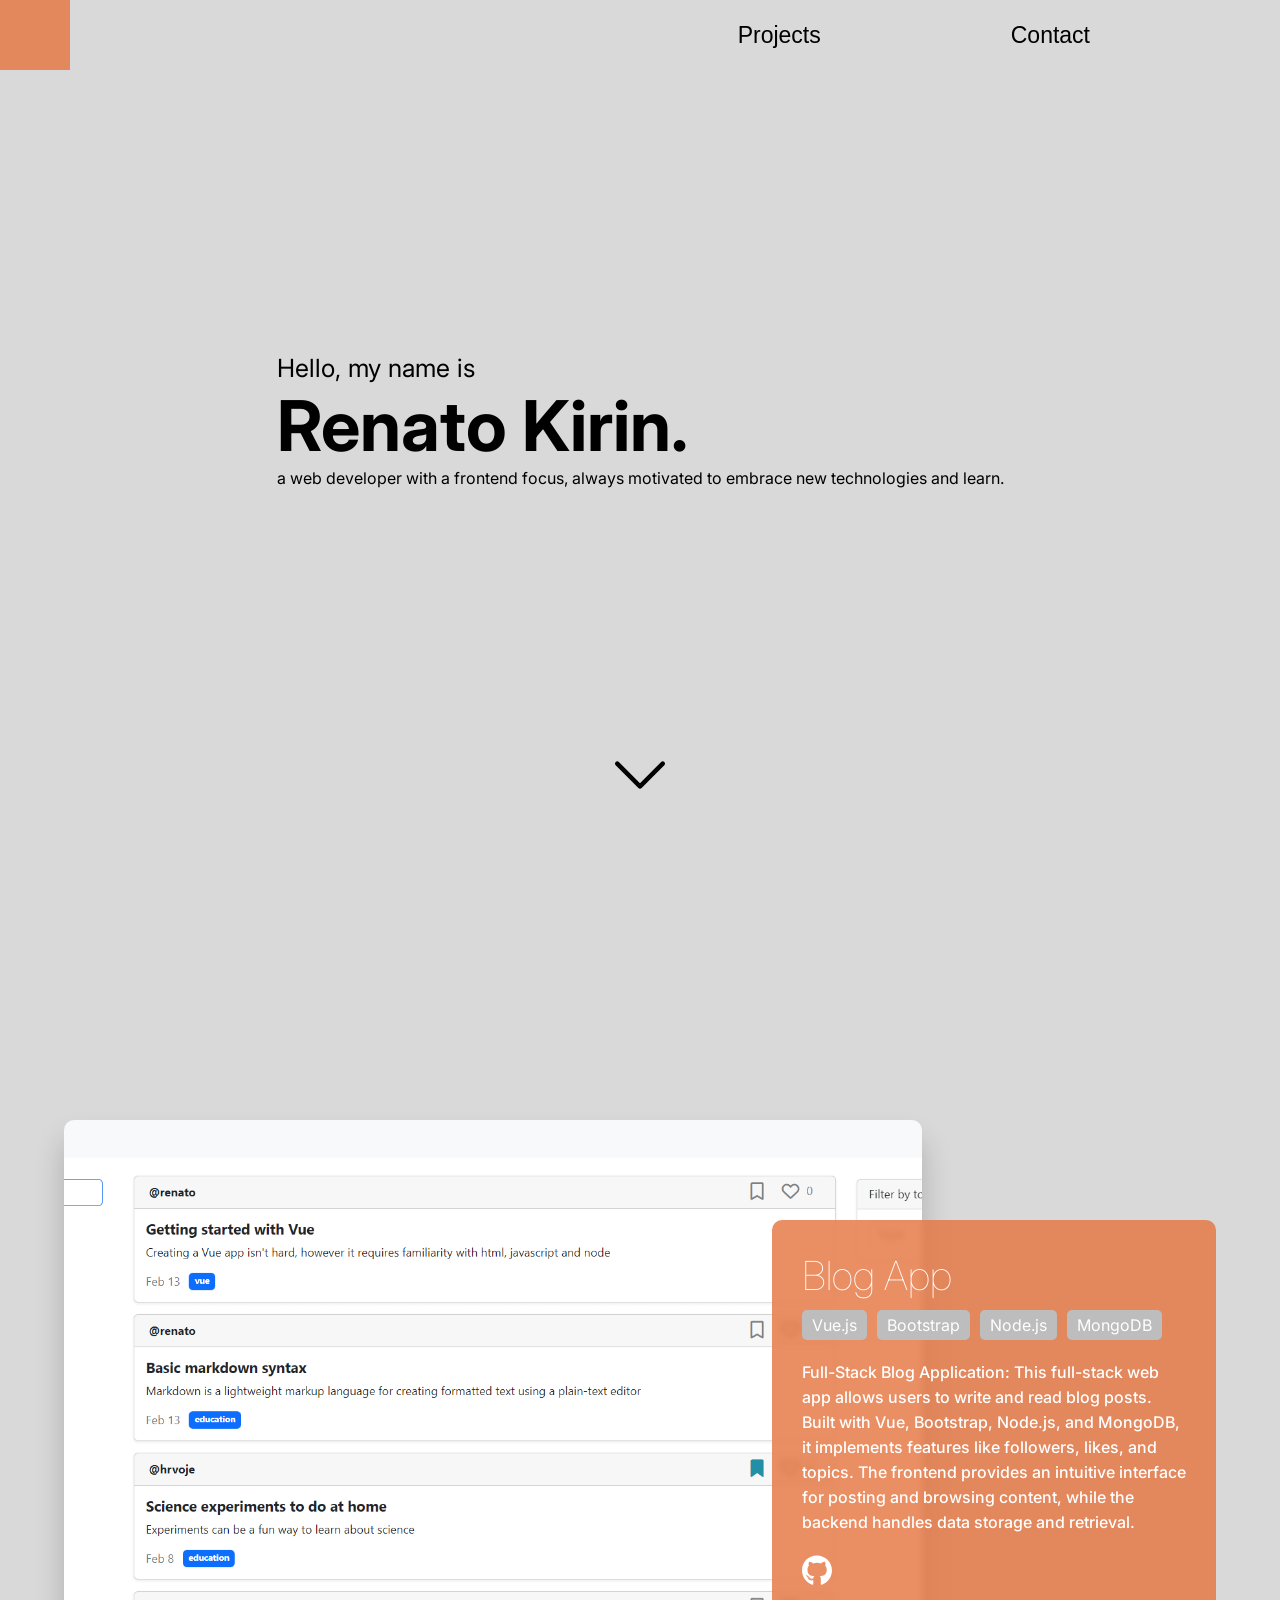
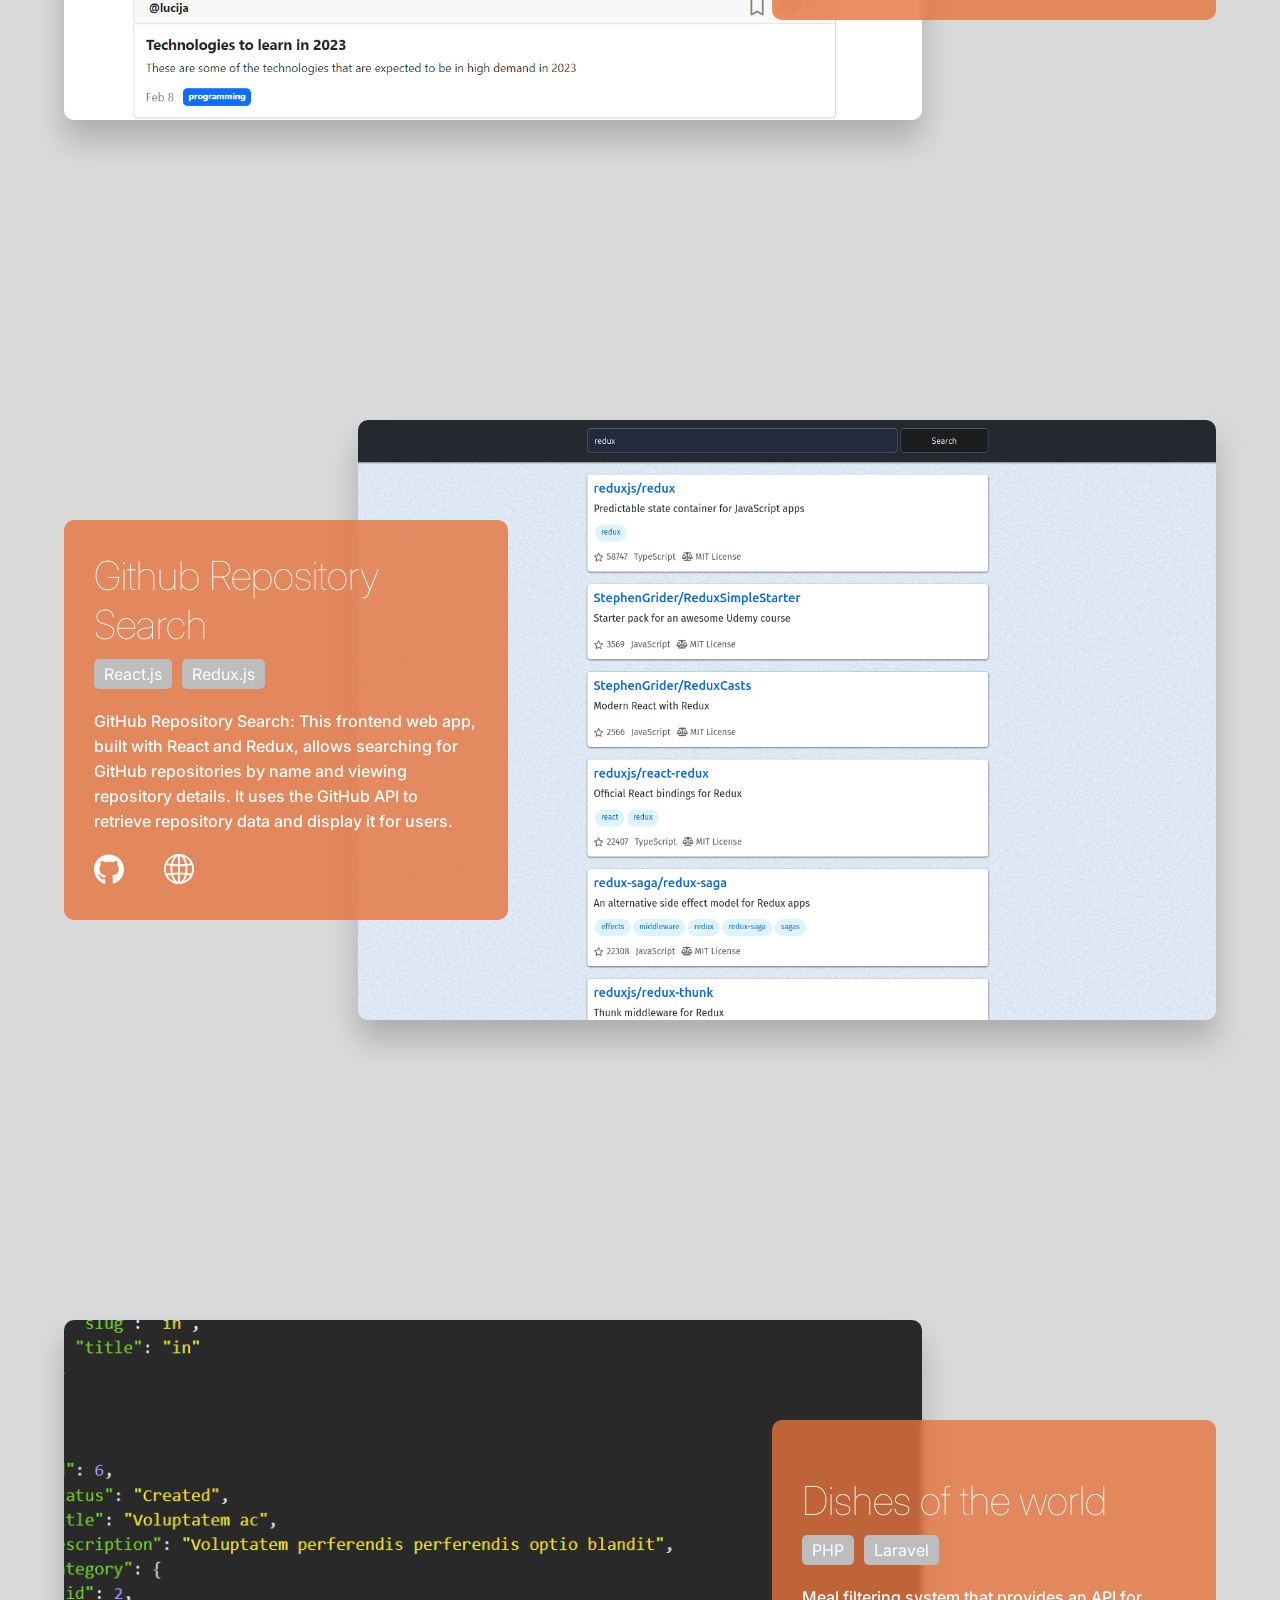
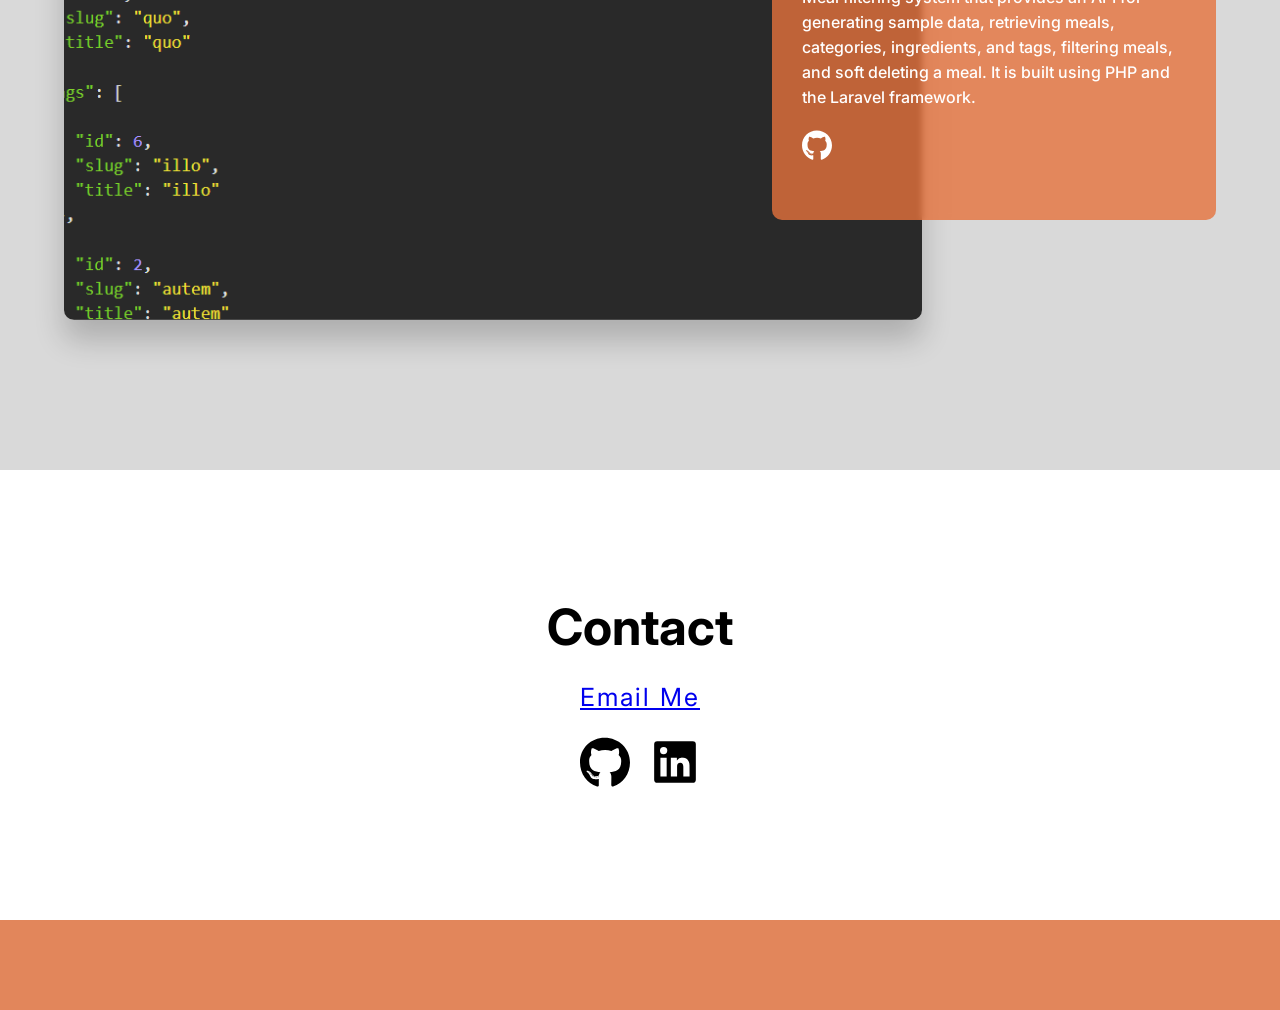
==== commit 7955c91c: "Add a project" ====
--- a/index.html
+++ b/index.html
@@ -149,6 +149,50 @@
 
 
 
+    <section>
+        <div class="project-container">
+
+            <div class="left pr-3"></div>
+
+            <div class="card pos-right">
+                <div class="content">
+                    <h1>Dishes of the world</h1>
+                    <div class="skills">
+                        <div class="skill">
+                            PHP
+                        </div>
+                        <div class="skill">
+                            Laravel
+                        </div>
+                    </div>
+                    <p>Meal filtering system that provides an API for generating sample data, retrieving meals,
+                        categories, ingredients, and tags, filtering meals, and soft deleting a meal. It is built using
+                        PHP and the Laravel framework.</p>
+
+                    <div class="project-links">
+                        <a href="https://github.com/renatokirin/dishes_of_the_world" class="link">
+                            <svg aria-hidden="true" focusable="false" data-prefix="fab" data-icon="github"
+                                class="svg-inline--fa fa-github fa-w-16 " role="img" xmlns="http://www.w3.org/2000/svg"
+                                viewBox="0 0 496 512">
+                                <path fill="currentColor"
+                                    d="M165.9 397.4c0 2-2.3 3.6-5.2 3.6-3.3.3-5.6-1.3-5.6-3.6 0-2 2.3-3.6 5.2-3.6 3-.3 5.6 1.3 5.6 3.6zm-31.1-4.5c-.7 2 1.3 4.3 4.3 4.9 2.6 1 5.6 0 6.2-2s-1.3-4.3-4.3-5.2c-2.6-.7-5.5.3-6.2 2.3zm44.2-1.7c-2.9.7-4.9 2.6-4.6 4.9.3 2 2.9 3.3 5.9 2.6 2.9-.7 4.9-2.6 4.6-4.6-.3-1.9-3-3.2-5.9-2.9zM244.8 8C106.1 8 0 113.3 0 252c0 110.9 69.8 205.8 169.5 239.2 12.8 2.3 17.3-5.6 17.3-12.1 0-6.2-.3-40.4-.3-61.4 0 0-70 15-84.7-29.8 0 0-11.4-29.1-27.8-36.6 0 0-22.9-15.7 1.6-15.4 0 0 24.9 2 38.6 25.8 21.9 38.6 58.6 27.5 72.9 20.9 2.3-16 8.8-27.1 16-33.7-55.9-6.2-112.3-14.3-112.3-110.5 0-27.5 7.6-41.3 23.6-58.9-2.6-6.5-11.1-33.3 2.6-67.9 20.9-6.5 69 27 69 27 20-5.6 41.5-8.5 62.8-8.5s42.8 2.9 62.8 8.5c0 0 48.1-33.6 69-27 13.7 34.7 5.2 61.4 2.6 67.9 16 17.7 25.8 31.5 25.8 58.9 0 96.5-58.9 104.2-114.8 110.5 9.2 7.9 17 22.9 17 46.4 0 33.7-.3 75.4-.3 83.6 0 6.5 4.6 14.4 17.3 12.1C428.2 457.8 496 362.9 496 252 496 113.3 383.5 8 244.8 8zM97.2 352.9c-1.3 1-1 3.3.7 5.2 1.6 1.6 3.9 2.3 5.2 1 1.3-1 1-3.3-.7-5.2-1.6-1.6-3.9-2.3-5.2-1zm-10.8-8.1c-.7 1.3.3 2.9 2.3 3.9 1.6 1 3.6.7 4.3-.7.7-1.3-.3-2.9-2.3-3.9-2-.6-3.6-.3-4.3.7zm32.4 35.6c-1.6 1.3-1 4.3 1.3 6.2 2.3 2.3 5.2 2.6 6.5 1 1.3-1.3.7-4.3-1.3-6.2-2.2-2.3-5.2-2.6-6.5-1zm-11.4-14.7c-1.6 1-1.6 3.6 0 5.9 1.6 2.3 4.3 3.3 5.6 2.3 1.6-1.3 1.6-3.9 0-6.2-1.4-2.3-4-3.3-5.6-2z">
+                                </path>
+                            </svg>
+                        </a>
+                    </div>
+
+                </div>
+            </div>
+
+
+        </div>
+
+
+    </section>
+
+
+
+
     <div class="section-sm" id="contact-scroll">
 
         <h1 style="font-size: 50px;">Contact</h1>
--- a/style.css
+++ b/style.css
@@ -134,6 +134,10 @@
     background: url(img/screen2.png) no-repeat center / cover;
 }
 
+.pr-3 {
+    background: url(img/screen3.png) no-repeat center / cover;
+}
+
 .card {
     width: 50%;
     min-height: 400px;
@@ -230,6 +234,14 @@
     .btn-contact {
         margin: 0;
     }
+
+    .pr-1 {
+        background: url(img/screen1-sm.png) no-repeat center / cover;
+    }
+    
+    .pr-2 {
+        background: url(img/screen2-sm.png) no-repeat center / cover;
+    }    
 }
 
 @media only screen and (max-width: 768px) {
